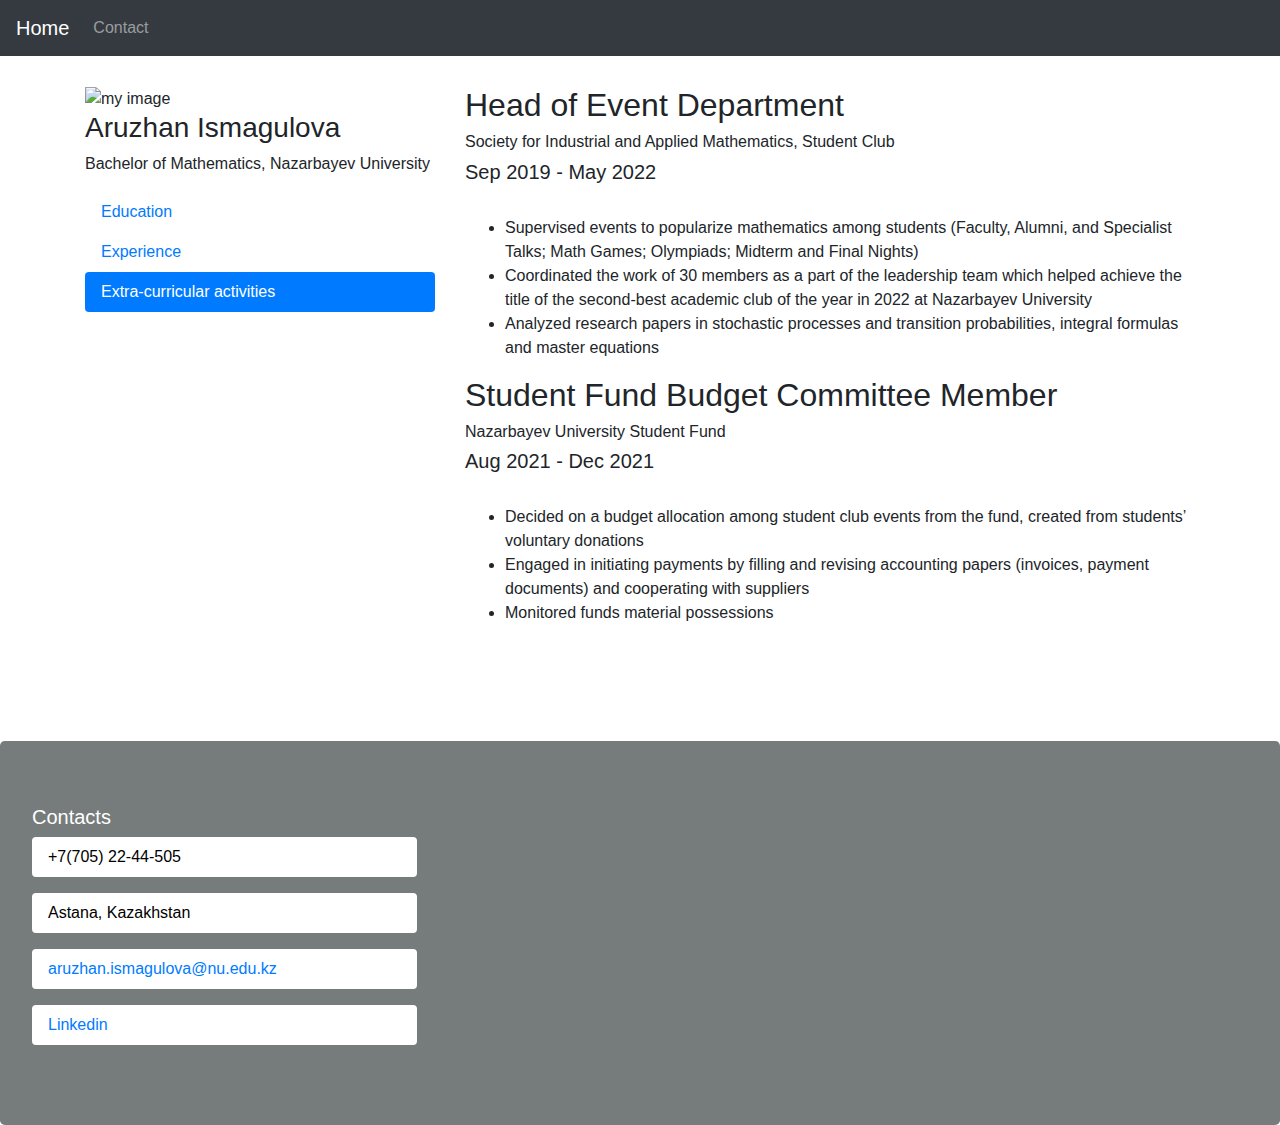
==== pages/extra.html @ 9cf9cca2 "Initial commit" ====
<!DOCTYPE html>
<html>
<head>
    <meta charset="utf-8">
    <title>Extra-curricular activities</title>
    <script src="../main.js"></script>
    <link rel="stylesheet" href="../style.css">
    <link rel="stylesheet" href="https://cdn.jsdelivr.net/npm/bootstrap@4.6.2/dist/css/bootstrap.min.css">
</head>
<body>
<nav class="navbar navbar-expand-sm bg-dark navbar-dark">
    <a class="navbar-brand" href="../index.html">Home</a>
    <ul class="navbar-nav">
        <li class="nav-item">
            <a class="nav-link" href="contact.html">Contact</a>
        </li>
    </ul>
</nav>


<div class="container" style="margin-top:30px">
    <div class="row">
        <div class="col-md-4" id="main">
            <img class="my-image" src="../images/my_image.jpg" alt="my image">

            <h3>Aruzhan Ismagulova</h3>
            <p>Bachelor of Mathematics, Nazarbayev University</p>
            <ul class="nav nav-pills flex-column">
                <li class="nav-item">
                    <a class="nav-link" href="education.html">Education</a>
                </li>
                <li class="nav-item">
                    <a class="nav-link" href="experienсe.html">Experienсe</a>
                </li>
                <li class="nav-item">
                    <a class="nav-link active" href="extra.html">Extra-curricular activities</a>
                </li>
            </ul>
            <hr class="d-sm-none">
        </div>
        <div class="col-md-8" id="content">
            <h2>Head of Event Department</h2>
            <h6>Society for Industrial and Applied Mathematics, Student Club</h6>
            <h5>Sep 2019 - May 2022</h5>
            <br>
            <ul>
                <li>
                    Supervised events to popularize mathematics among students (Faculty, Alumni, and Specialist Talks;
                    Math Games; Olympiads; Midterm and Final Nights)
                </li>
                <li>
                    Coordinated the work of 30 members as a part of the leadership team which helped achieve the title
                    of the second-best academic club of the year in 2022 at Nazarbayev University
                </li>
                <li>
                    Analyzed research papers in stochastic processes and transition probabilities, integral formulas and
                    master equations
                </li>
            </ul>
            <h2>Student Fund Budget Committee Member</h2>
            <h6>Nazarbayev University Student Fund</h6>
            <h5>Aug 2021 - Dec 2021</h5>
            <br>
            <ul>
                <li>
                    Decided on a budget allocation among student club events from the fund, created from students’
                    voluntary donations
                </li>
                <li>
                    Engaged in initiating payments by filling and revising accounting papers (invoices, payment
                    documents) and cooperating with suppliers
                </li>
                <li>Monitored funds material possessions</li>
            </ul>
        </div>
    </div>
</div>

<div class="jumbotron text-center" style="margin-bottom:0">
    <div class="row">
        <div class="col-md-4 contacts">
            <h5>Contacts</h5>
            <p>+7(705) 22-44-505</p>
            <p>Astana, Kazakhstan</p>
            <p>
                <a href="mailto: aruzhan.ismagulova@nu.edu.kz">aruzhan.ismagulova@nu.edu.kz</a>
            </p>
            <p>
                <a href="https://linkedin.com/in/aruzhan-ismagulova">Linkedin</a>
            </p>
        </div>
    </div>
</div>

</body>
</html>
---- style.css ----
body {
    /*color: #767C7C !important;*/
    font-size: 1em;
}

* {
  box-sizing: border-box;
}


.jumbotron {
    background-color: #767C7C !important;
    color: #fff;
}
.jumbotron p {
    color: black;
    background: 0 0;
    border: 0;
    border-radius: 0.25rem;
    background-color: #fff;
    display: block;
    padding: 0.5rem 1rem;
}

.container {
    margin-bottom: 100px;
    /*background-color: #E4E7E9 !important;*/
}

.my-image {
    max-width: 300px;
    max-height: 300px;
}
#main_page{
    margin-left: auto;
    margin-right: auto;
    text-align: center;
}

.contacts {
    text-align: left;
}
.nav {
    font-size: 1em;
}
.nav-link:hover {
    color: #fff;
    background-color: #007bff;
}

.nav-item:hover {
    color: #fff;
    background-color: #007bff;
}

@media only screen and (max-width: 768px) {
    p {
        font-size: 1.2em;
    }
    #main {
        width: 100%;
        margin-bottom: 20px;
    }
    #content{
        width: 100%;
    }
    .nav {
        font-size: 1.2em;
    }
}

@media only screen and (max-width: 600px) {
    p {
        font-size: 1.6em;
    }
    #main {
        width: 100%;
        margin-bottom: 20px;
    }
    #content{
        width: 100%;
    }
    .nav {
        font-size: 1.6em;
    }

    .my-image {
        max-width: 450px;
        max-height: 450px;
    }
}
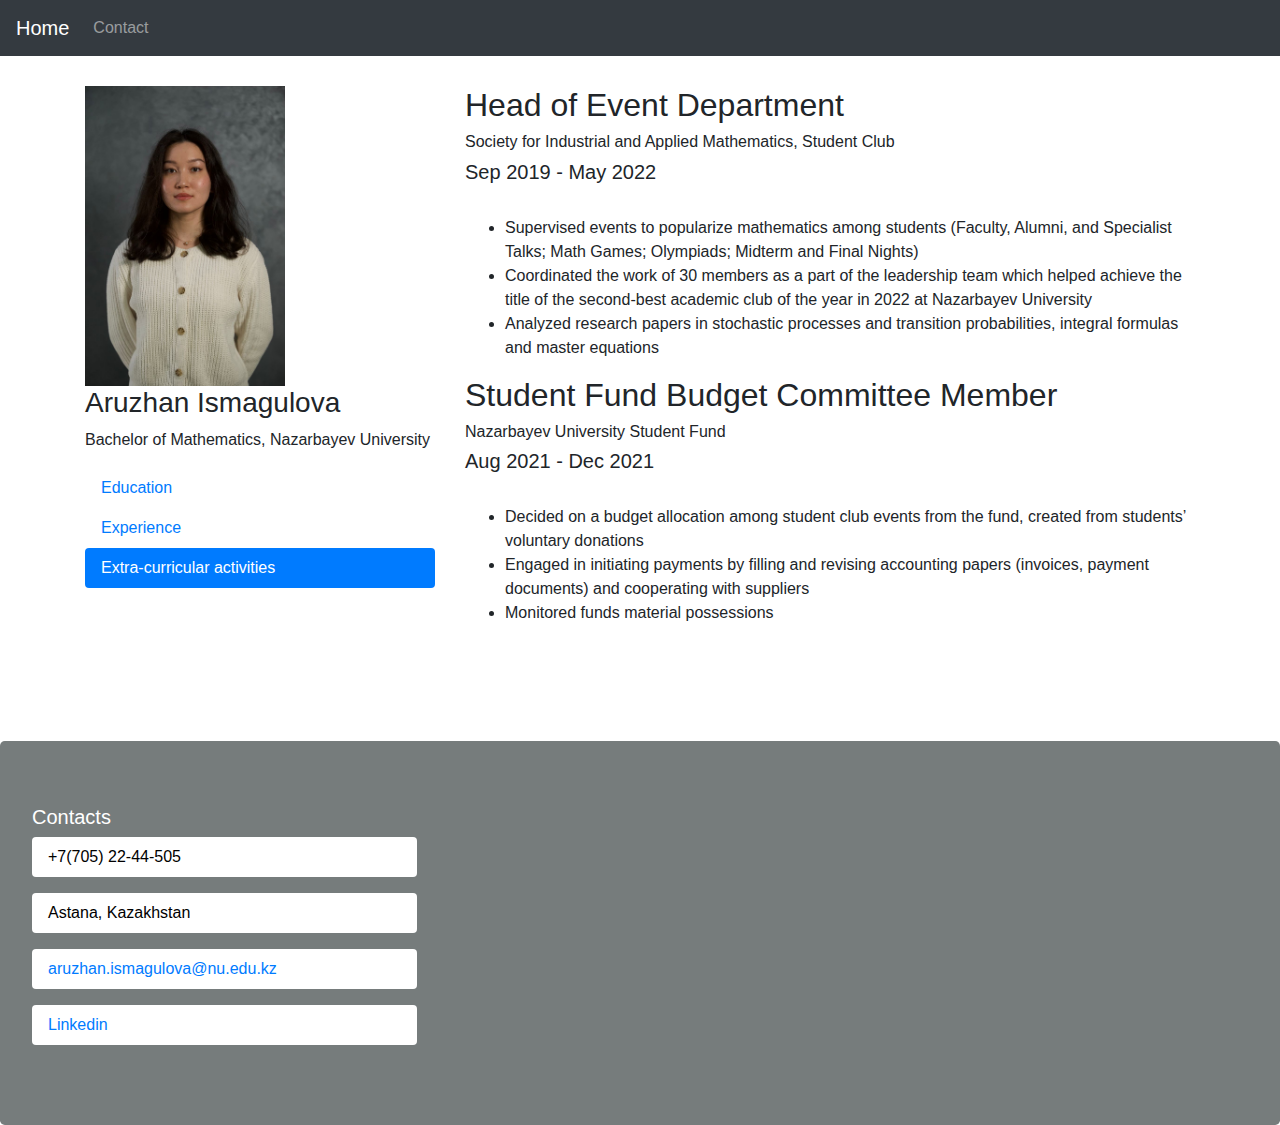
==== commit e2112c82: "changed extra page" ====
--- a/pages/extra.html
+++ b/pages/extra.html
@@ -30,7 +30,7 @@
                     <a class="nav-link" href="education.html">Education</a>
                 </li>
                 <li class="nav-item">
-                    <a class="nav-link" href="experienсe.html">Experienсe</a>
+                    <a class="nav-link" href="experience.html">Experienсe</a>
                 </li>
                 <li class="nav-item">
                     <a class="nav-link active" href="extra.html">Extra-curricular activities</a>
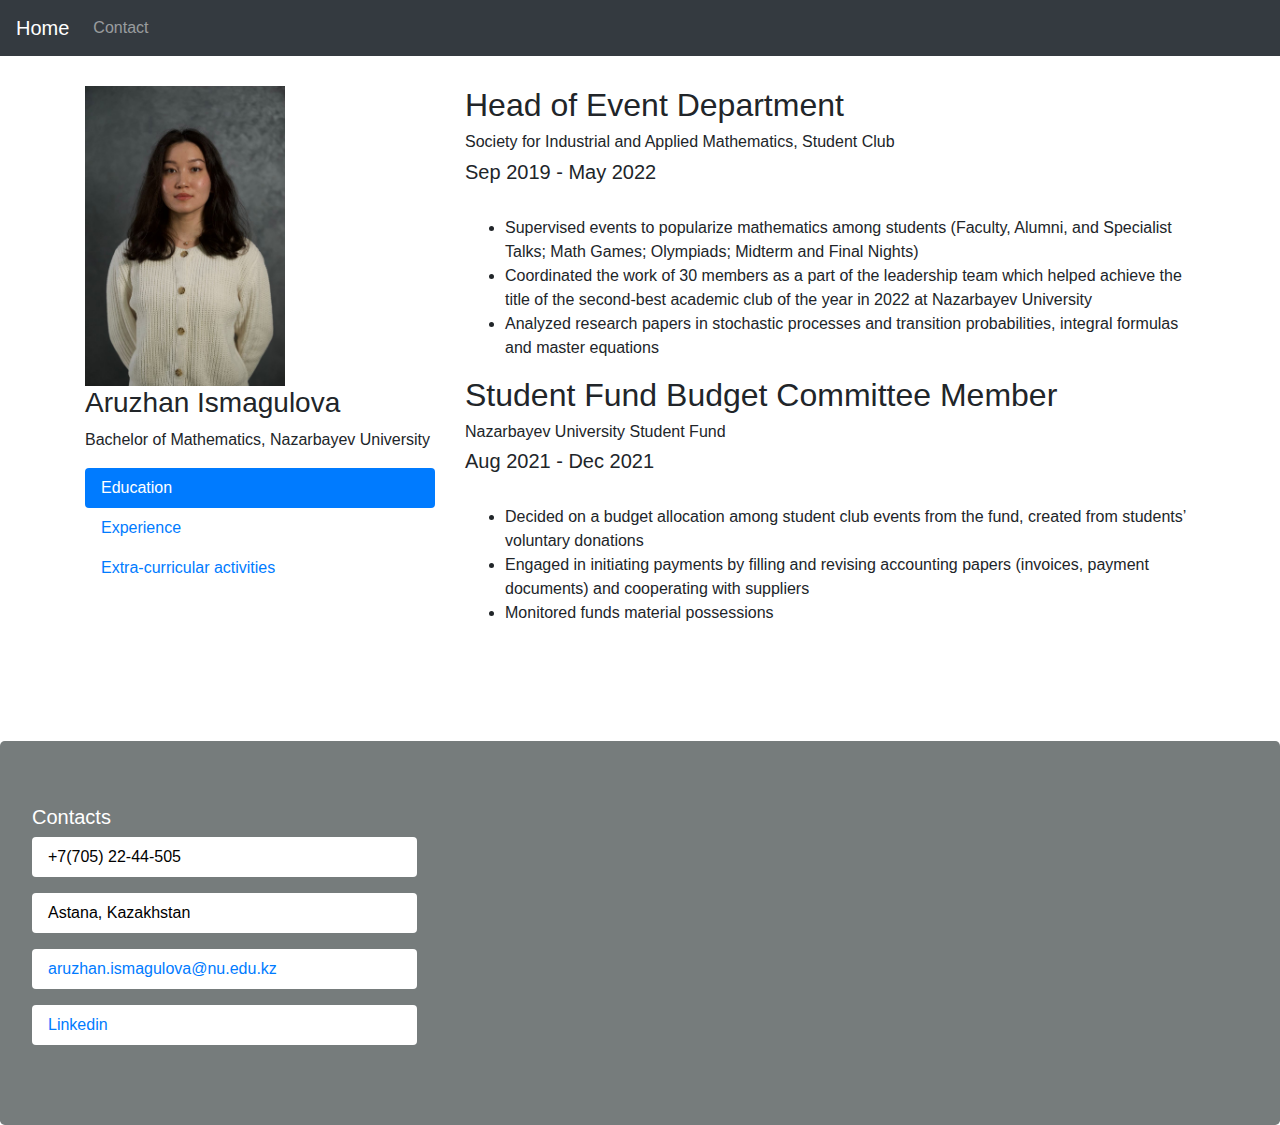
==== commit 0ae49852: "changed extra page 2" ====
--- a/pages/extra.html
+++ b/pages/extra.html
@@ -27,13 +27,13 @@
             <p>Bachelor of Mathematics, Nazarbayev University</p>
             <ul class="nav nav-pills flex-column">
                 <li class="nav-item">
-                    <a class="nav-link" href="education.html">Education</a>
+                    <a class="nav-link active" href="education.html">Education</a>
                 </li>
                 <li class="nav-item">
                     <a class="nav-link" href="experience.html">Experienсe</a>
                 </li>
                 <li class="nav-item">
-                    <a class="nav-link active" href="extra.html">Extra-curricular activities</a>
+                    <a class="nav-link" href="extra.html">Extra-curricular activities</a>
                 </li>
             </ul>
             <hr class="d-sm-none">
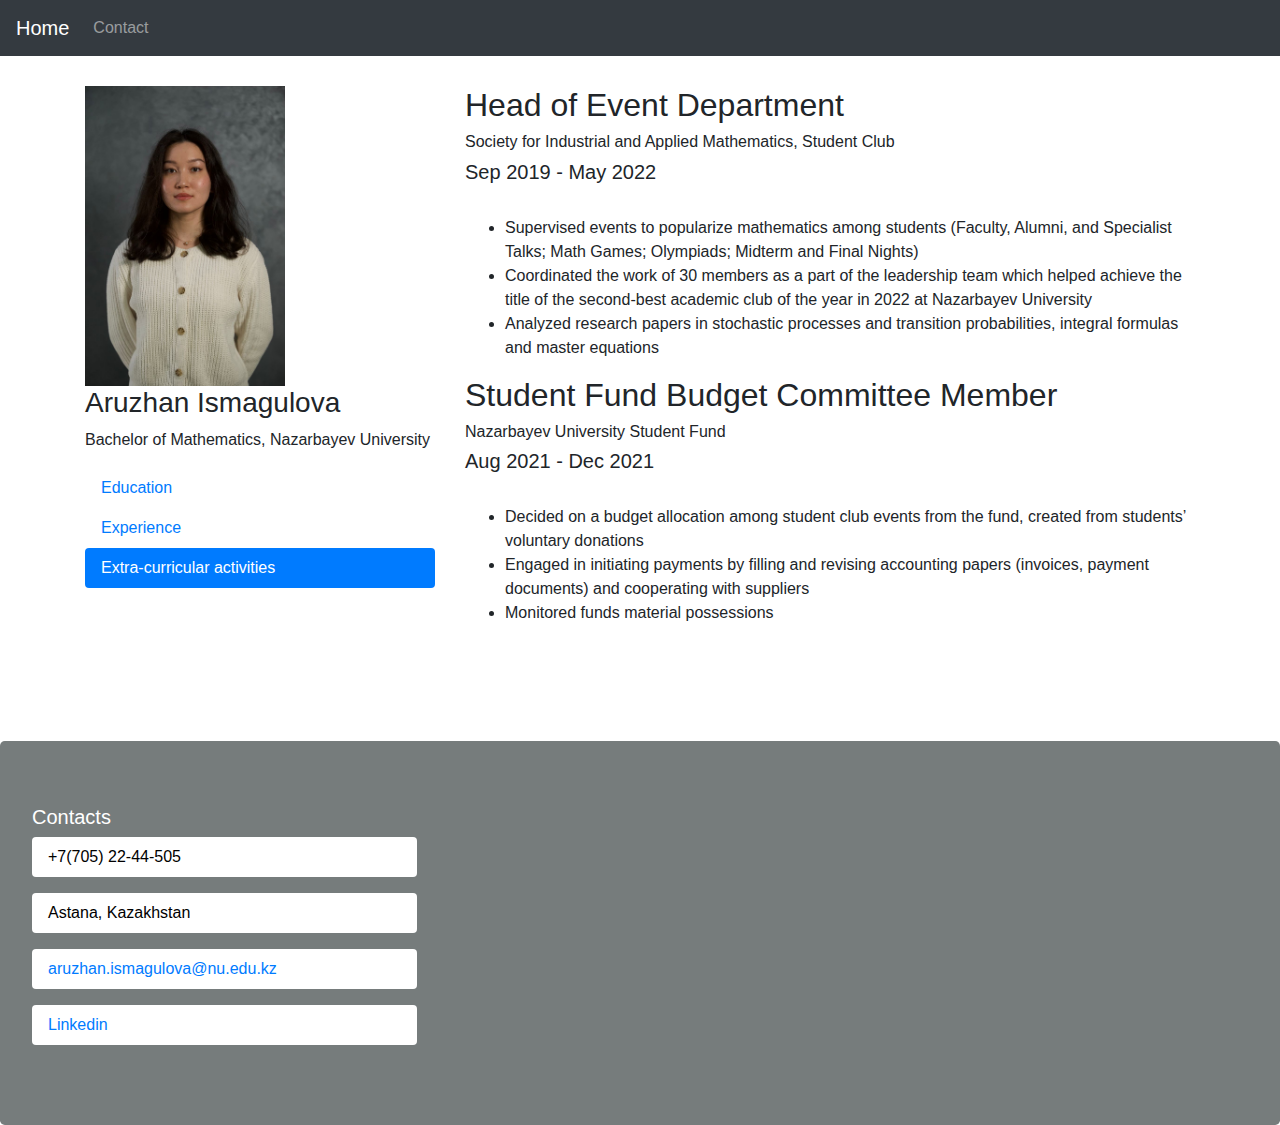
==== commit 816b4e53: "changed extra page 3" ====
--- a/pages/extra.html
+++ b/pages/extra.html
@@ -27,13 +27,13 @@
             <p>Bachelor of Mathematics, Nazarbayev University</p>
             <ul class="nav nav-pills flex-column">
                 <li class="nav-item">
-                    <a class="nav-link active" href="education.html">Education</a>
+                    <a class="nav-link" href="education.html">Education</a>
                 </li>
                 <li class="nav-item">
                     <a class="nav-link" href="experience.html">Experienсe</a>
                 </li>
                 <li class="nav-item">
-                    <a class="nav-link" href="extra.html">Extra-curricular activities</a>
+                    <a class="nav-link active" href="extra.html">Extra-curricular activities</a>
                 </li>
             </ul>
             <hr class="d-sm-none">
